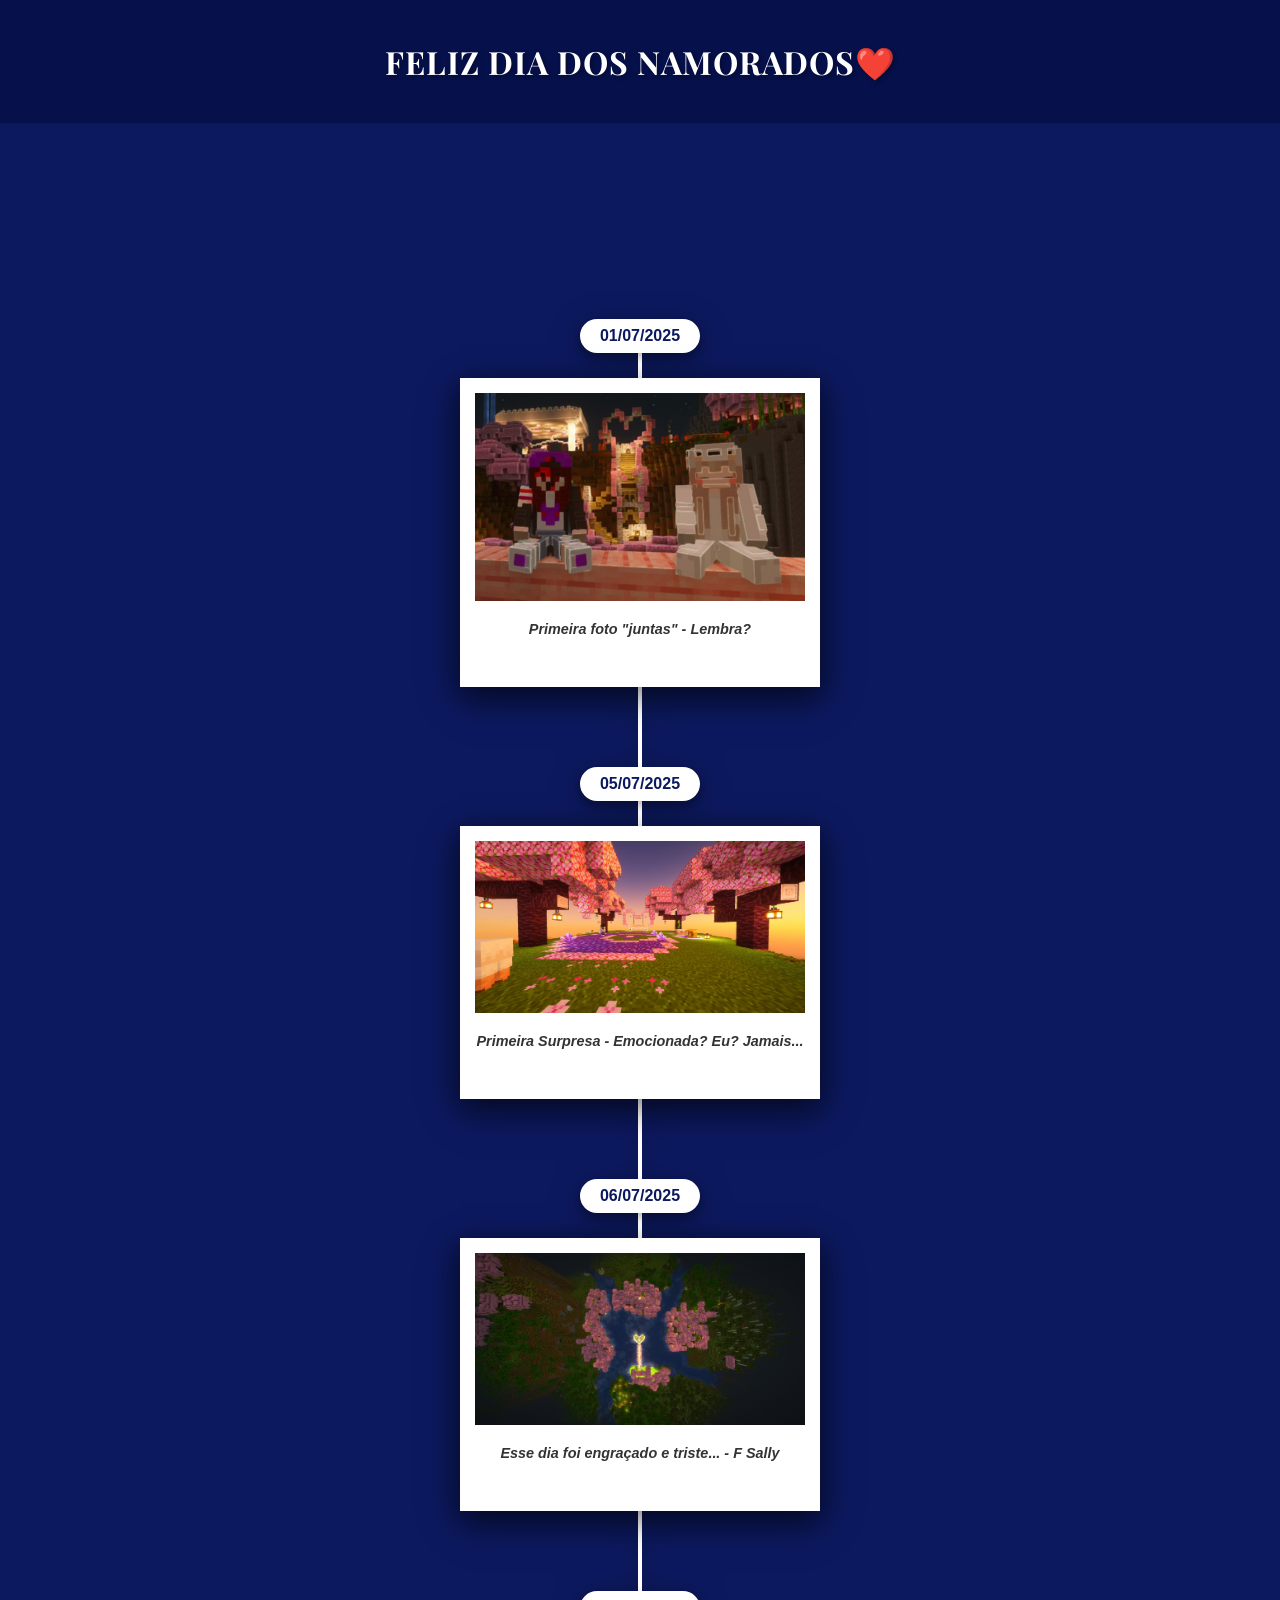
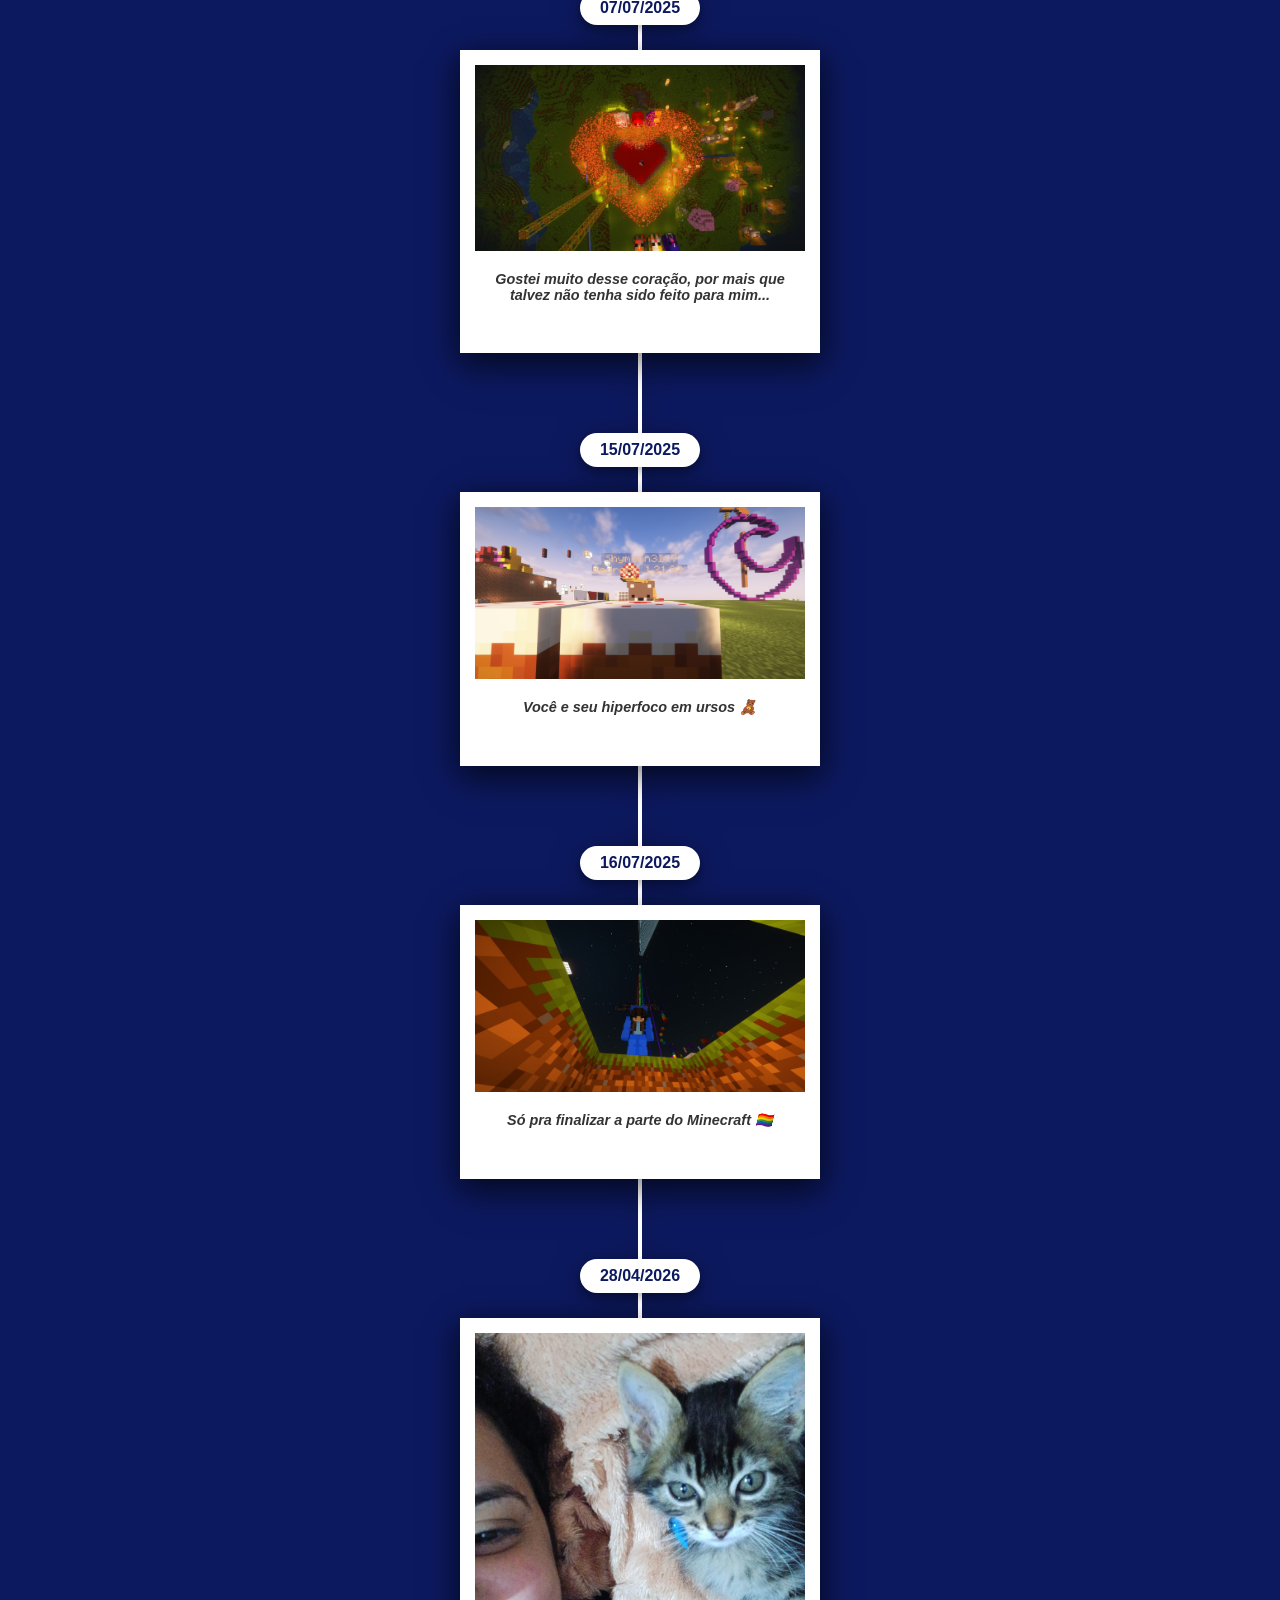
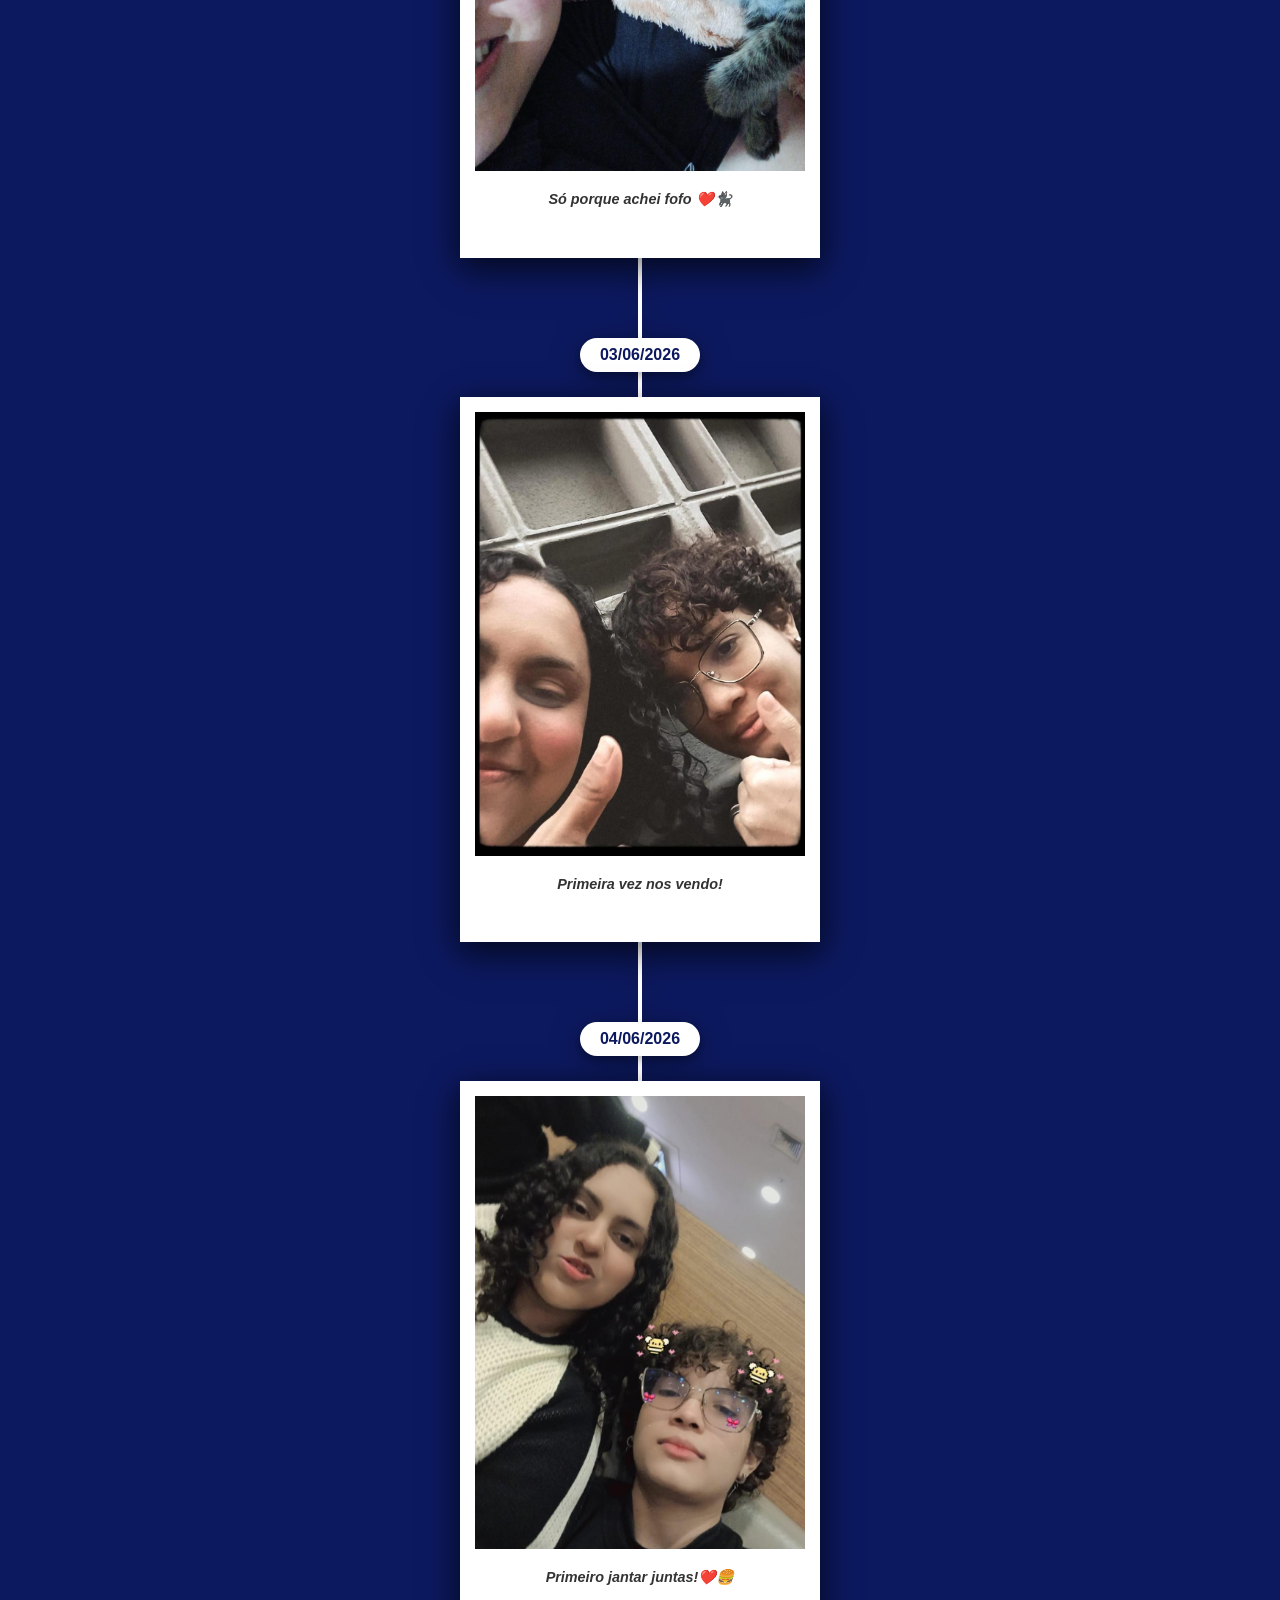
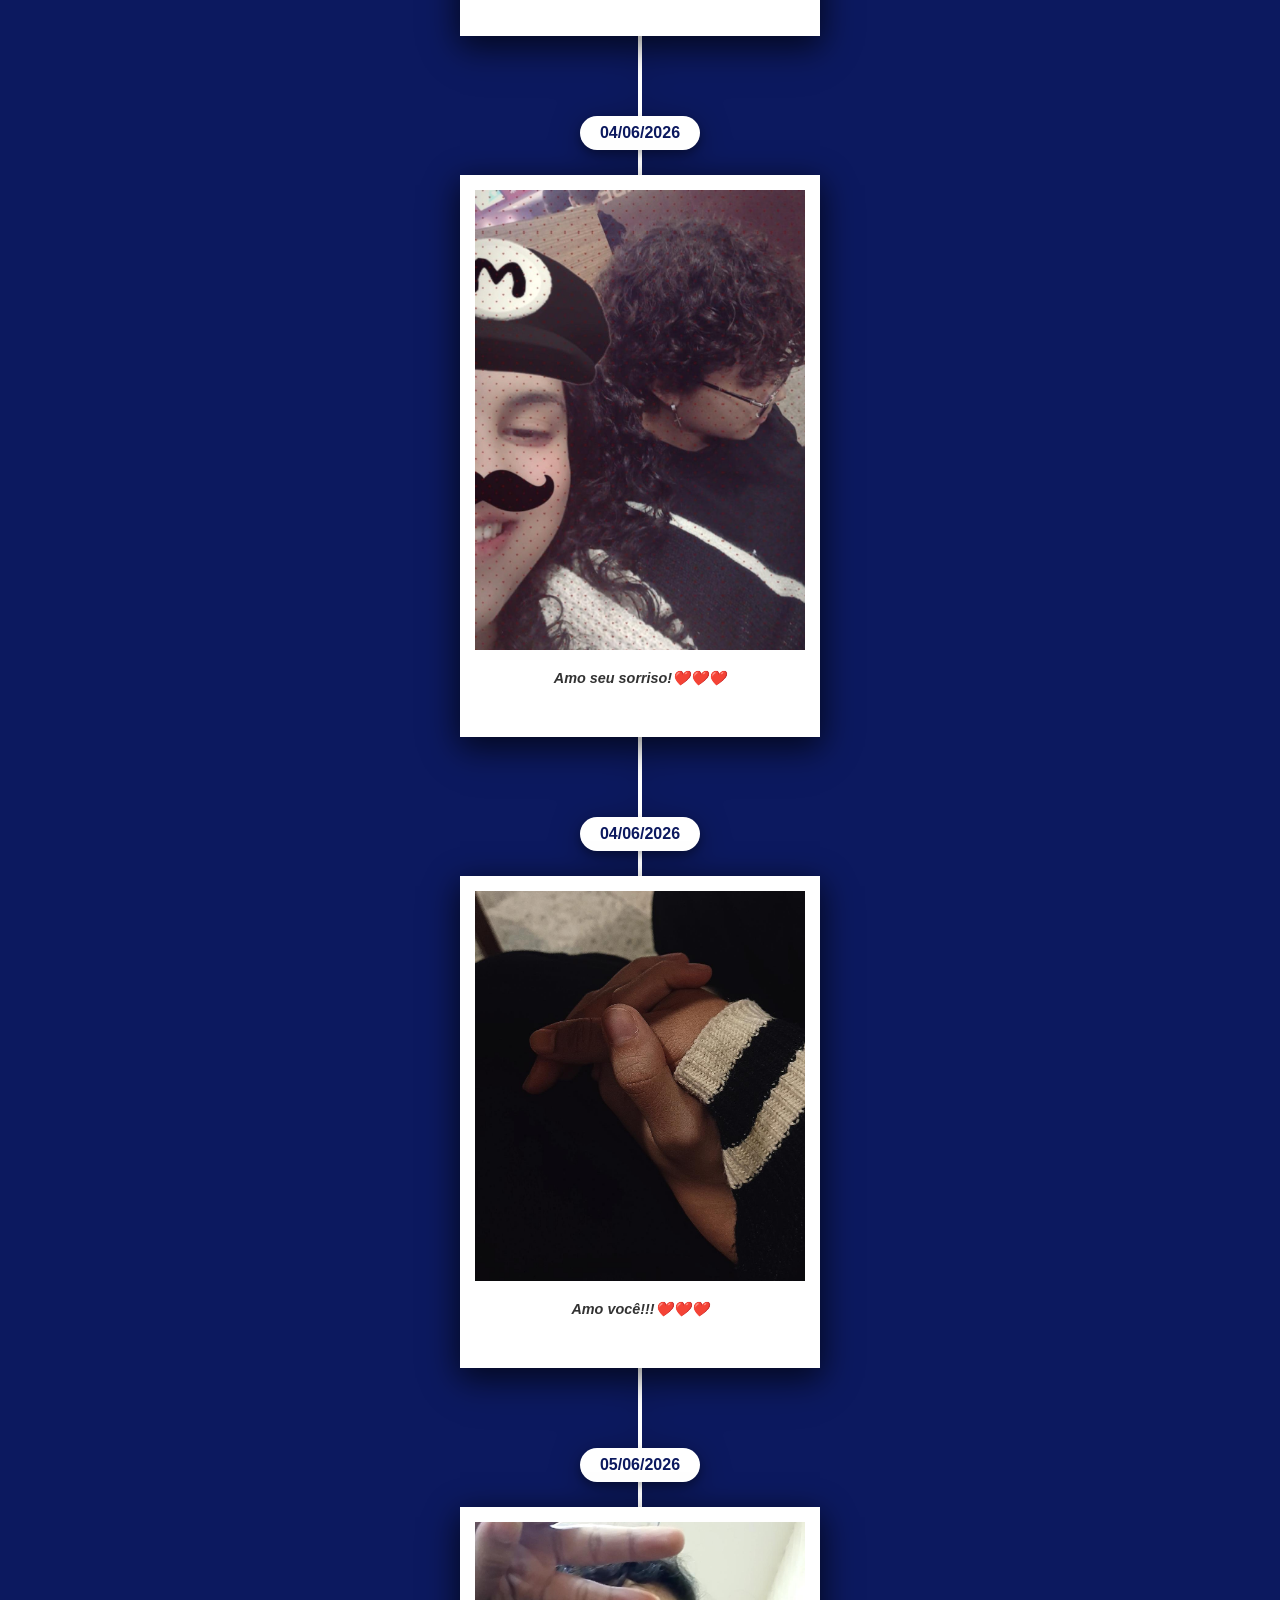
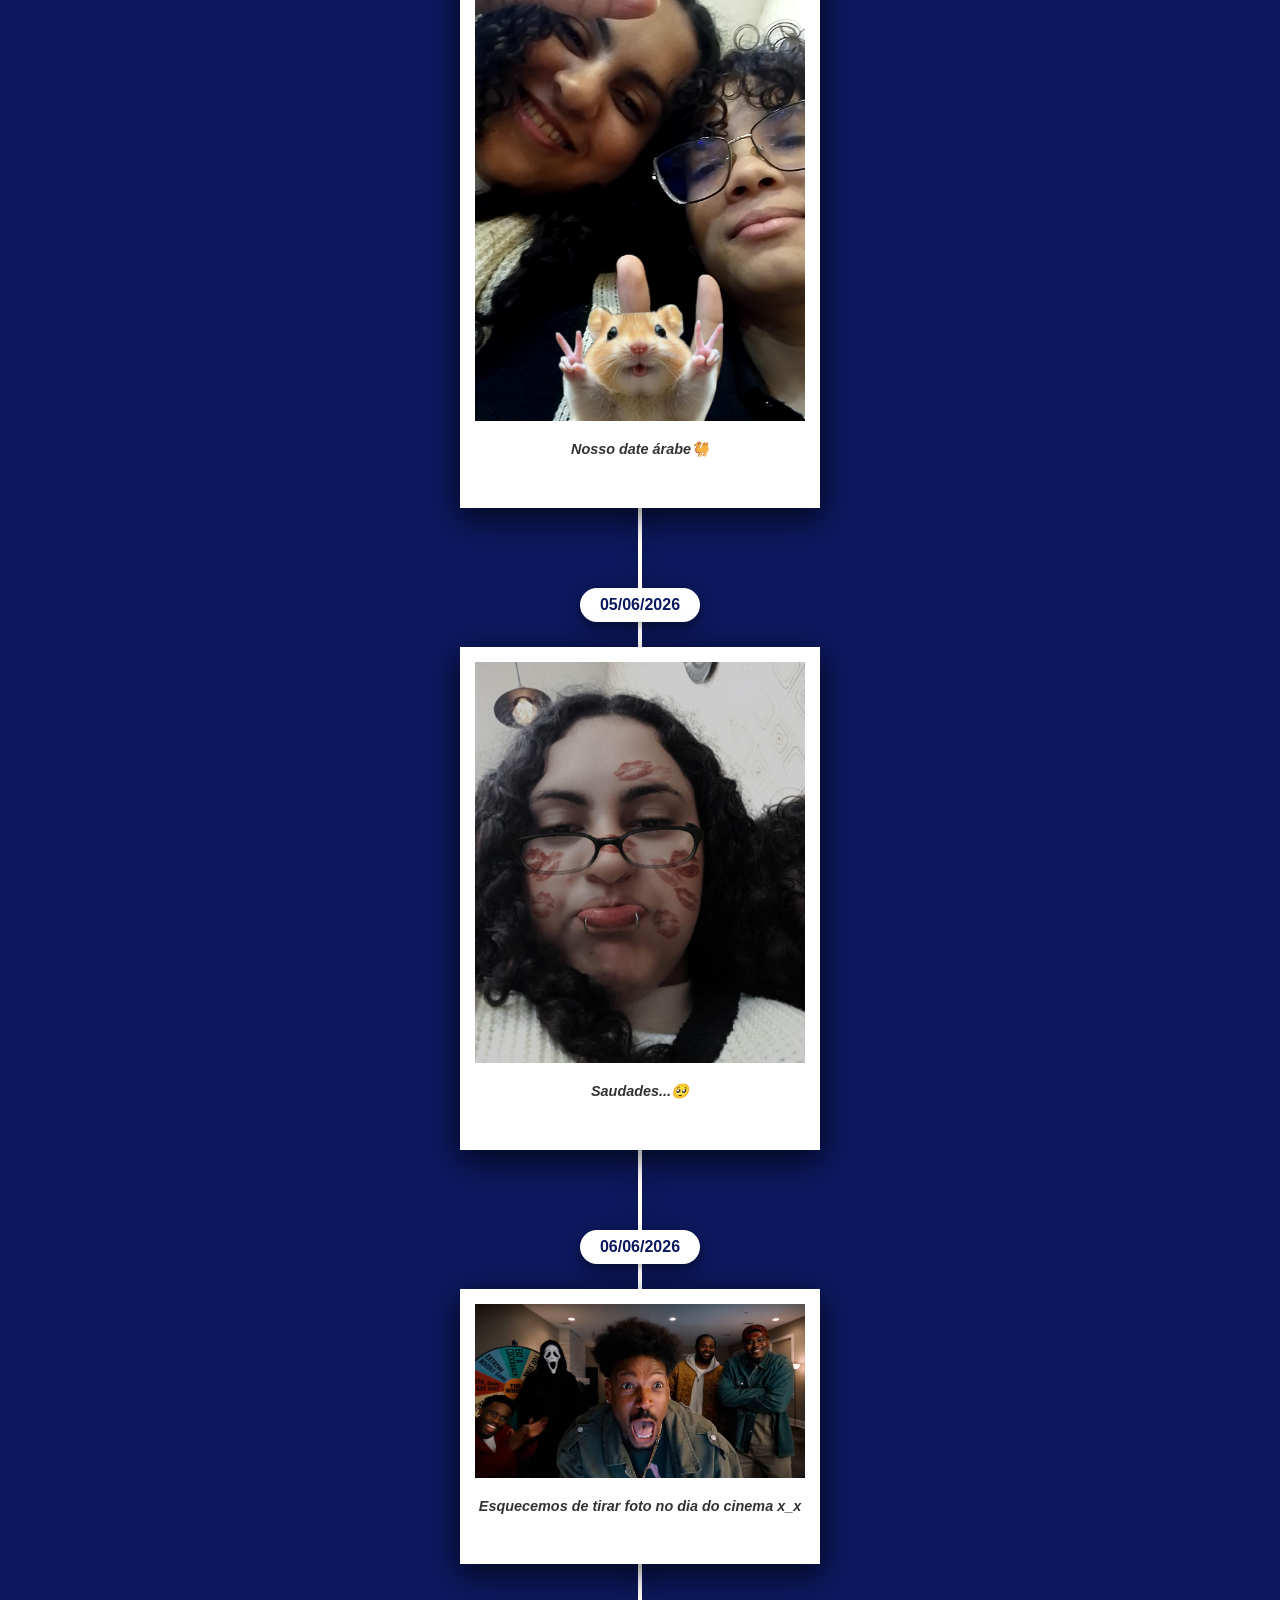
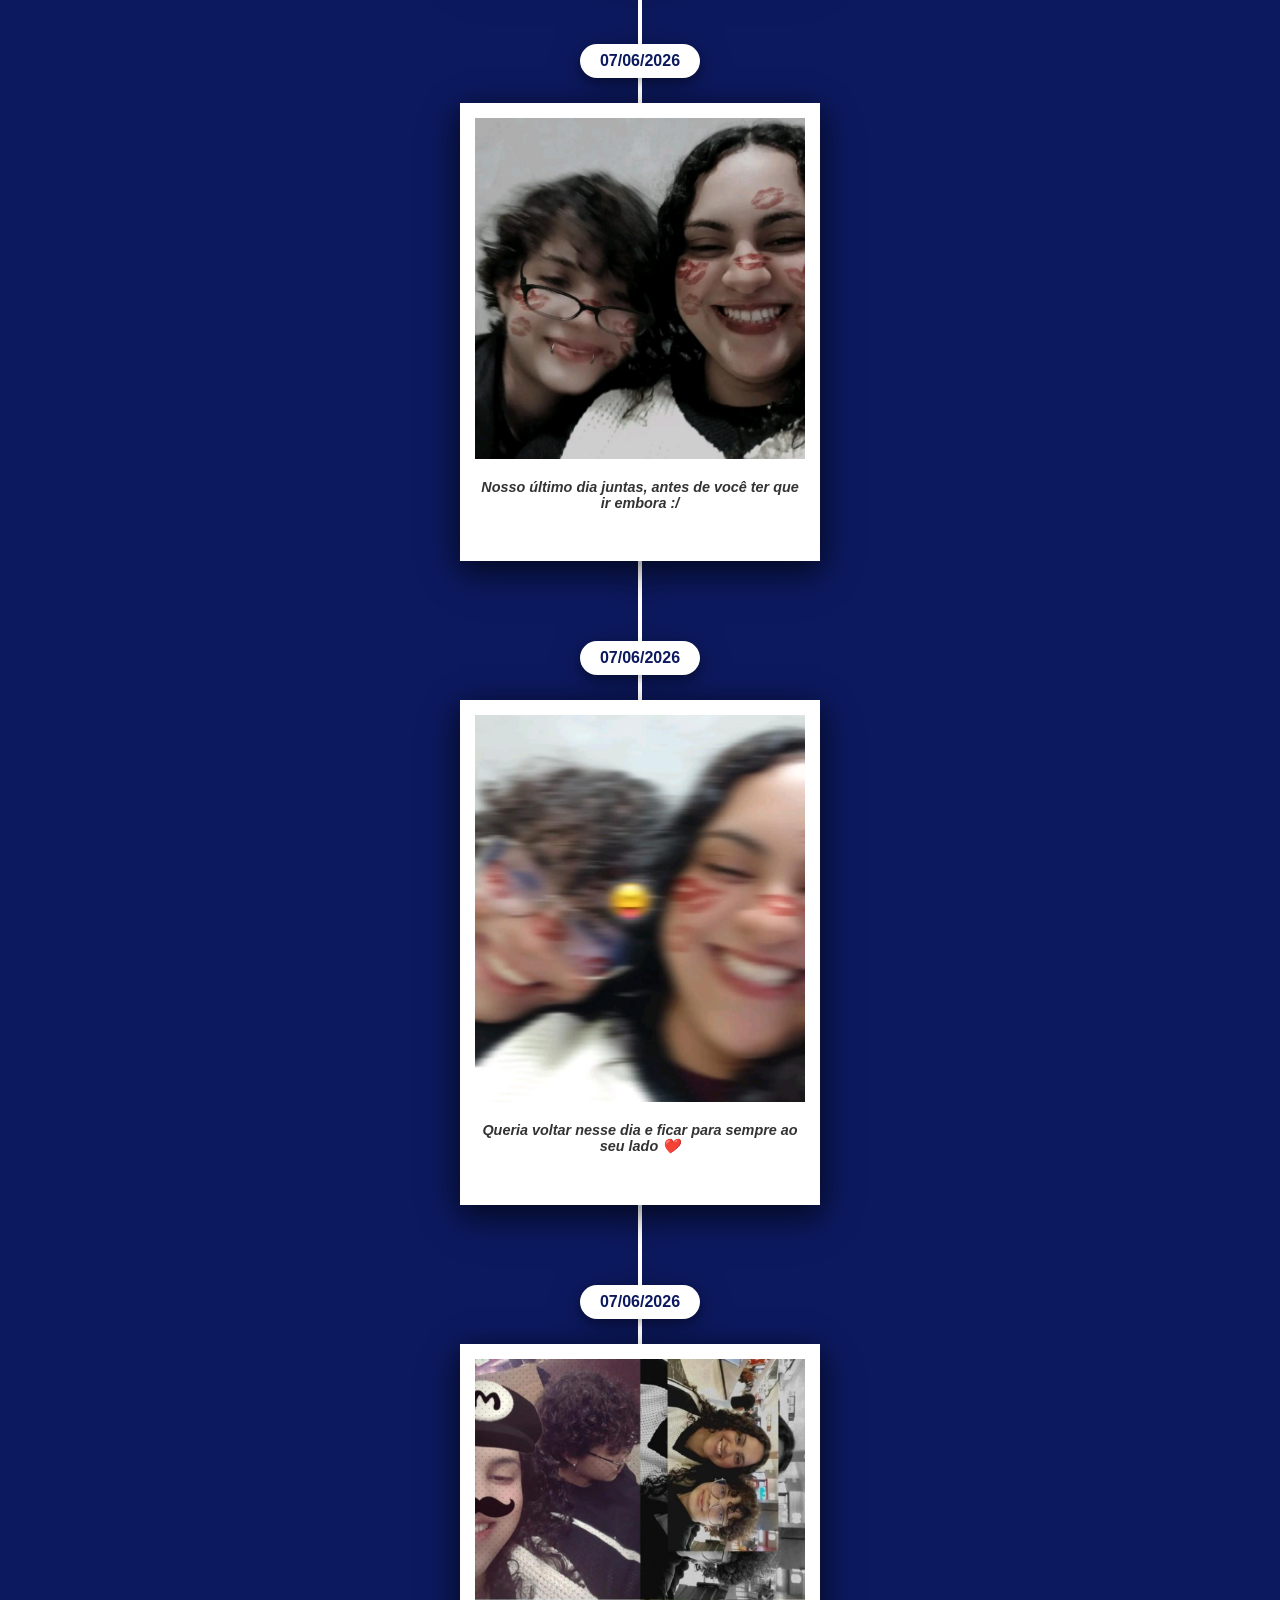
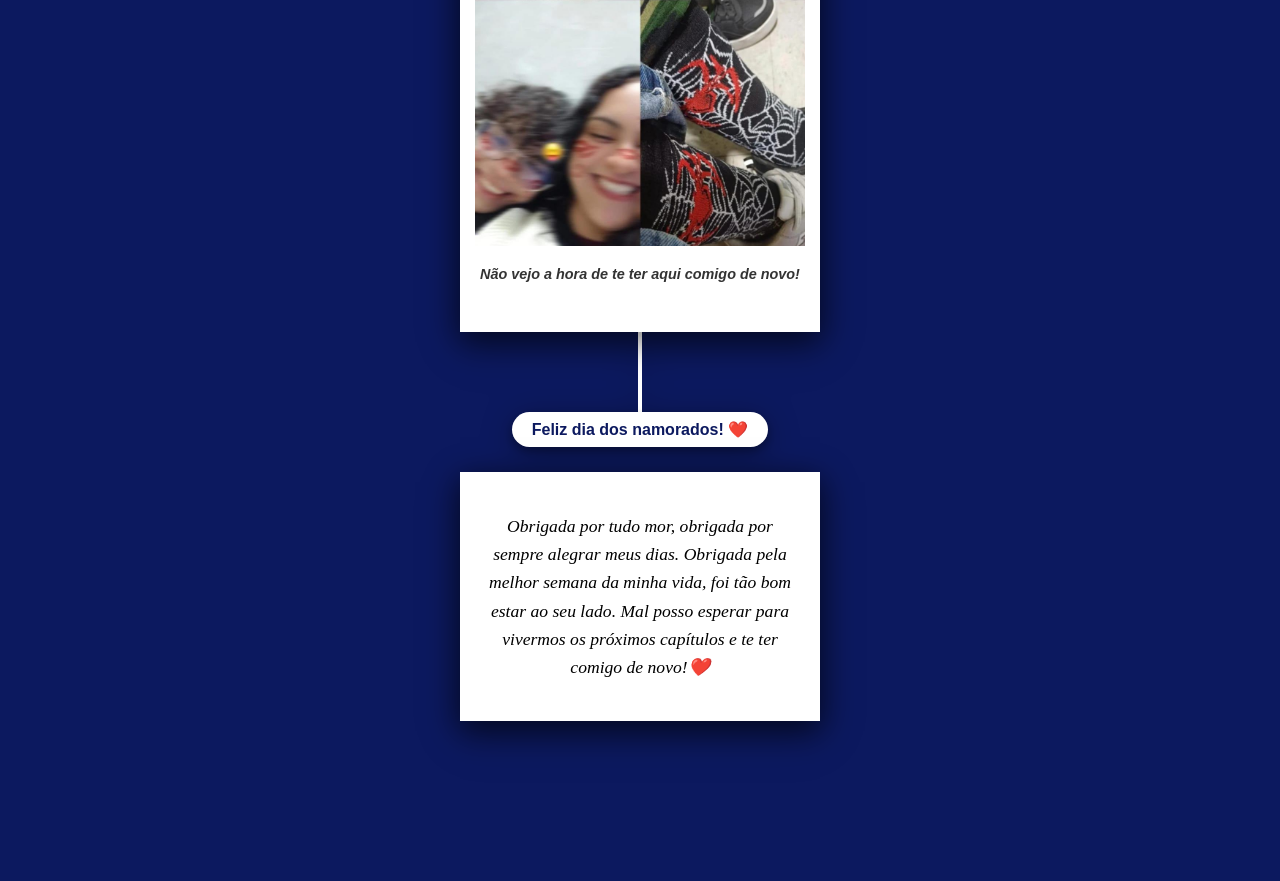
==== index.html @ 9f096c48 "ddns2" ====
<!DOCTYPE html>
<html lang="pt-br">
<head>
    <meta charset="UTF-8">
    <meta name="viewport" content="width=device-width, initial-scale=1.0">
    <link href="https://fonts.googleapis.com/css2?family=Playfair+Display:wght@700&display=swap" rel="stylesheet">
    
    <link rel="stylesheet" href="style.css">
    <title>TE AMO❤️</title>
</head>
<body>
    <header>
        <div class="titulo">
            <h1>FELIZ DIA DOS NAMORADOS❤️</h1>
        </div>
    </header>
    <main>

        <div class="spotify-container">
           <iframe data-testid="embed-iframe" style="border-radius:12px" src="https://open.spotify.com/embed/track/2jGD5AlhBi8V8YZMnwXHkX?utm_source=generator&si=9e864d65773f4117" width="100%" height="152" frameBorder="0" allowfullscreen="" allow="autoplay; clipboard-write; encrypted-media; fullscreen; picture-in-picture" loading="lazy"></iframe>

        <div class="timeline-item">
            <span class="data-timeline">01/07/2025</span>
            <figure class="polaroid">
                <img src="img/image1.png" alt="Primeira foto">
                <figcaption>Primeira foto "juntas" - Lembra?</figcaption>
            </figure>
        </div>

        <div class="timeline-item">
            <span class="data-timeline">05/07/2025</span>
            <figure class="polaroid">
                <img src="img/image2.png" alt="Segunda foto">
                <figcaption>Primeira Surpresa - Emocionada? Eu? Jamais...</figcaption>
            </figure>
        </div>

        <div class="timeline-item">
            <span class="data-timeline">06/07/2025</span>
            <figure class="polaroid">
                <img src="img/image3.png" alt="Terceira foto">
                <figcaption>Esse dia foi engraçado e triste... - F Sally</figcaption>
            </figure>
        </div>

        <div class="timeline-item">
            <span class="data-timeline">07/07/2025</span>
            <figure class="polaroid">
                <img src="img/image4.png" alt="Quarta foto">
                <figcaption>Gostei muito desse coração, por mais que talvez não tenha sido feito para mim...</figcaption>
            </figure>
        </div>

        <div class="timeline-item">
            <span class="data-timeline">15/07/2025</span>
            <figure class="polaroid">
                <img src="img/image5.png" alt="Quinta foto">
                <figcaption>Você e seu hiperfoco em ursos 🧸</figcaption>
            </figure>
        </div>

        <div class="timeline-item">
            <span class="data-timeline">16/07/2025</span>
            <figure class="polaroid">
                <img src="img/image6.png" alt="Sexta foto">
                <figcaption>Só pra finalizar a parte do Minecraft 🏳️‍🌈</figcaption>
            </figure>
        </div>

        <div class="timeline-item">
            <span class="data-timeline">28/04/2026</span>
            <figure class="polaroid">
                <img src="img/image7.png" alt="Sétima foto">
                <figcaption>Só porque achei fofo ❤️🐈‍⬛</figcaption>
            </figure>
        </div>

        <div class="timeline-item">
            <span class="data-timeline">03/06/2026</span>
            <figure class="polaroid">
                <img src="img/image8.png" alt="Oitava foto">
                <figcaption>Primeira vez nos vendo!</figcaption>
            </figure>
        </div>

        <div class="timeline-item">
            <span class="data-timeline">04/06/2026</span>
            <figure class="polaroid">
                <img src="img/image9.png" alt="nona foto">
                <figcaption>Primeiro jantar juntas!❤️🍔</figcaption>
            </figure>
        </div>

        <div class="timeline-item">
            <span class="data-timeline">04/06/2026</span>
            <figure class="polaroid">
                <img src="img/image10.png" alt="mais uma foto">
                <figcaption>Amo seu sorriso!❤️❤️❤️</figcaption>
            </figure>
        </div>

        <div class="timeline-item">
            <span class="data-timeline">04/06/2026</span>
            <figure class="polaroid">
                <img src="img/image11.png" alt="mais uma foto">
                <figcaption>Amo você!!!❤️❤️❤️</figcaption>
            </figure>
        </div>

        <div class="timeline-item">
            <span class="data-timeline">05/06/2026</span>
            <figure class="polaroid">
                <img src="img/image12.png" alt="mais uma foto">
                <figcaption>Nosso date árabe🐫</figcaption>
            </figure>
        </div>

        <div class="timeline-item">
            <span class="data-timeline">05/06/2026</span>
            <figure class="polaroid">
                <img src="img/image13.png" alt="mais uma foto">
                <figcaption>Saudades...🥺</figcaption>
            </figure>
        </div>

        <div class="timeline-item">
            <span class="data-timeline">06/06/2026</span>
            <figure class="polaroid">
                <img src="img/image0.png" alt="mais uma foto">
                <figcaption>Esquecemos de tirar foto no dia do cinema x_x</figcaption>
            </figure>
        </div>

        <div class="timeline-item">
            <span class="data-timeline">07/06/2026</span>
            <figure class="polaroid">
                <img src="img/image14.png" alt="mais uma foto">
                <figcaption>Nosso último dia juntas, antes de você ter que ir embora :/</figcaption>
            </figure>
        </div>

        <div class="timeline-item">
            <span class="data-timeline">07/06/2026</span>
            <figure class="polaroid">
                <img src="img/image15.png" alt="mais uma foto">
                <figcaption>Queria voltar nesse dia e ficar para sempre ao seu lado ❤️</figcaption>
            </figure>
        </div>

        <div class="timeline-item">
            <span class="data-timeline">07/06/2026</span>
            <figure class="polaroid">
                <img src="img/image16.png" alt="mais uma foto">
                <figcaption>Não vejo a hora de te ter aqui comigo de novo!</figcaption>
            </figure>
        </div>

        <div class="timeline-item">
            <span class="data-timeline">Feliz dia dos namorados! ❤️</span>
            <div class="message-card">
                <p>Obrigada por tudo mor, obrigada por sempre alegrar meus dias. 
                Obrigada pela melhor semana da minha vida, foi tão bom estar ao seu lado. 
                Mal posso esperar para vivermos os próximos capítulos e te ter comigo de novo!❤️</p>
            </div>
        </div>

    </main>
</body>
</html>
---- style.css ----
* {
    box-sizing: border-box;
    margin: 0;
    padding: 0;
}

.titulo{
    display: flex;
    justify-content: center;
    color: white;
    font-family: 'Playfair Display', serif;
    text-align: center;
    padding: 20px;
    text-shadow: 2px 2px 4px rgba(0, 0, 0, 0.3);
    letter-spacing: 1px;
}

main {
    position: relative;
    padding: 40px 0;
    display: flex;
    flex-direction: column;
    align-items: center;
}

/* Linhas da Timeline (conectando os itens) */
.timeline-item::before {
    content: '';
    position: absolute;
    top: 0;
    bottom: -80px; /* Estende a linha até o próximo item (mesmo valor do margin-bottom) */
    width: 4px;
    background-color: white;
    left: 50%;
    transform: translateX(-50%);
    z-index: -1;
}

.timeline-item:first-child::before {
    top: -40px; /* Faz a linha do primeiro item subir até o topo do padding do main */
}

.timeline-item:last-child::before {
    display: none; /* Remove a linha que sairia debaixo do cartão de mensagem */
}

/* Estilo Polaroid */
figure.polaroid {
    background-color: white;
    padding: 15px 15px 50px 15px; /* Espaço maior embaixo para a legenda */
    box-shadow: 0 10px 30px rgba(0, 0, 0, 0.5);
    width: 90%;
    max-width: 400px;
    margin: 0;
    position: relative;
}

img{
    display: block;
    width: 100%;
    height: auto;
    border-radius: 0; /* Polaroids reais têm a foto quadrada/reta */
}

header{
    background-color: rgb(6, 16, 74);
    padding: 20px 0;
}

body{
    background-color: rgb(12, 25, 95);
    font-family: Arial, sans-serif;
}

figcaption {
    color: #333; /* Texto escuro para destacar no fundo branco da Polaroid */
    text-align: center;
    margin-top: 20px;
    font-style: italic;
    font-weight: bold;
    font-size: 0.9rem;
}

/* Itens da Timeline */
.timeline-item {
    position: relative;
    display: flex;
    flex-direction: column;
    align-items: center;
    margin-bottom: 80px;
    width: 100%;
    z-index: 1;
}

.data-timeline {
    background-color: white;
    color: rgb(12, 25, 95);
    padding: 8px 20px;
    border-radius: 20px;
    font-weight: bold;
    margin-bottom: 25px;
    box-shadow: 0 4px 10px rgba(0,0,0,0.3);
}

.message-card {
    background-color: white;
    padding: 40px 25px;
    box-shadow: 0 10px 30px rgba(0, 0, 0, 0.5);
    width: 90%;
    max-width: 400px;
    text-align: center;
}

.message-card p {
    color: #000000;
    font-family: 'Architects Daughter';
    font-size: 1.1rem;
    line-height: 1.6;
    font-style: italic;
}

.spotify-container {
    width: 90%;
    max-width: 400px;
    margin-bottom: 40px;
    z-index: 2;
    filter: drop-shadow(0 5px 15px rgba(0,0,0,0.3));
}
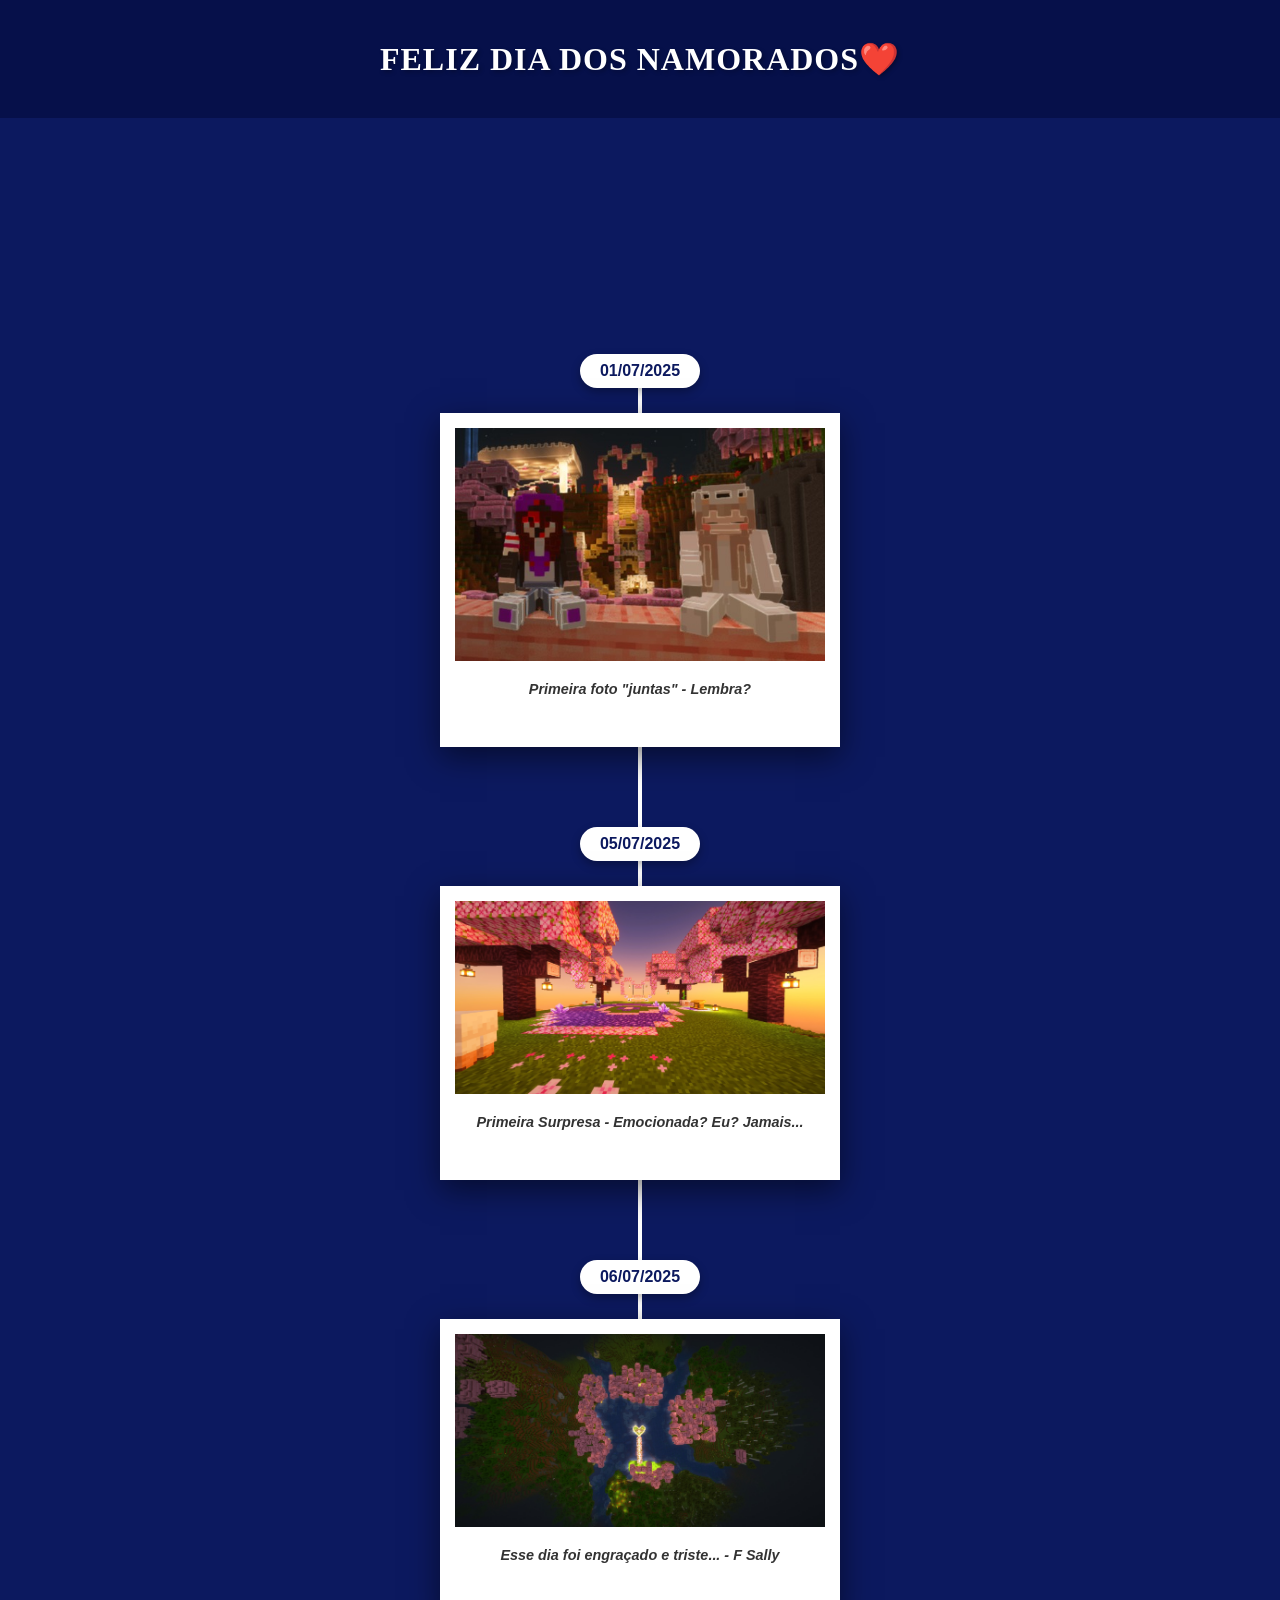
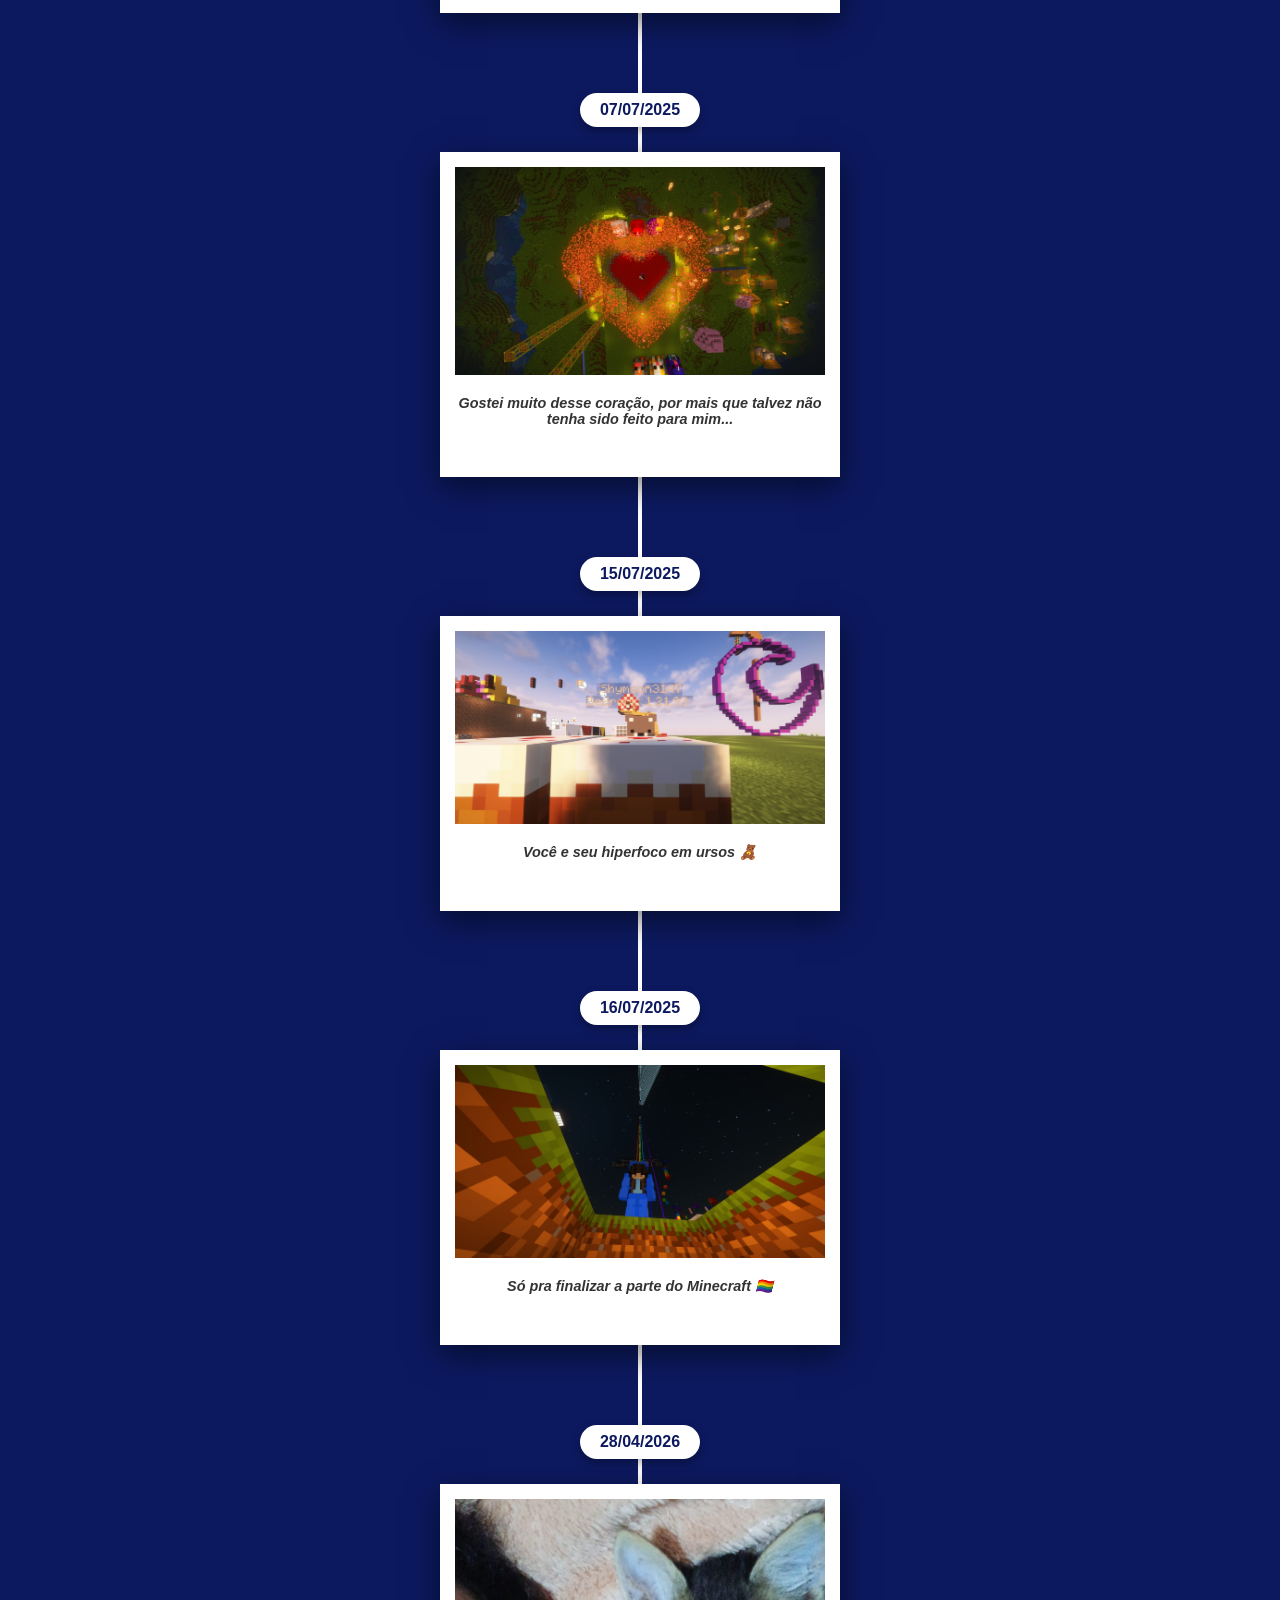
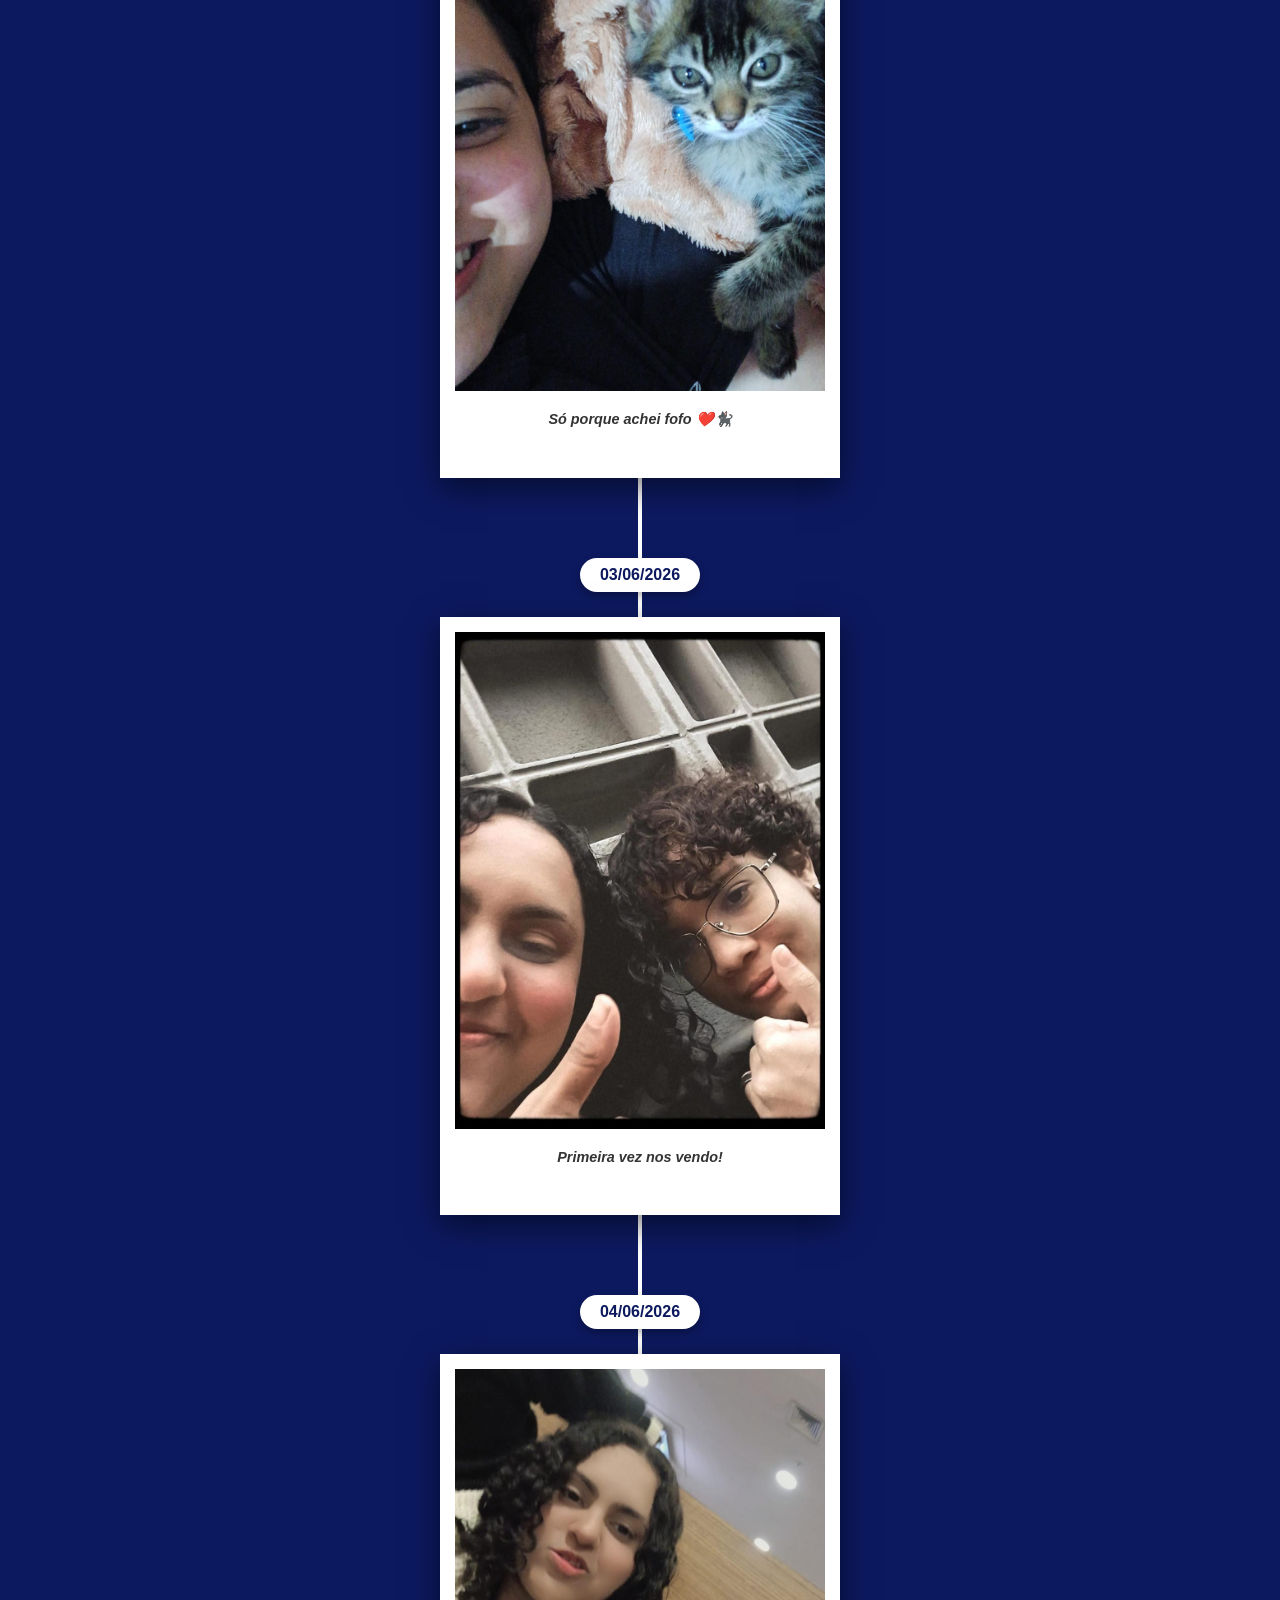
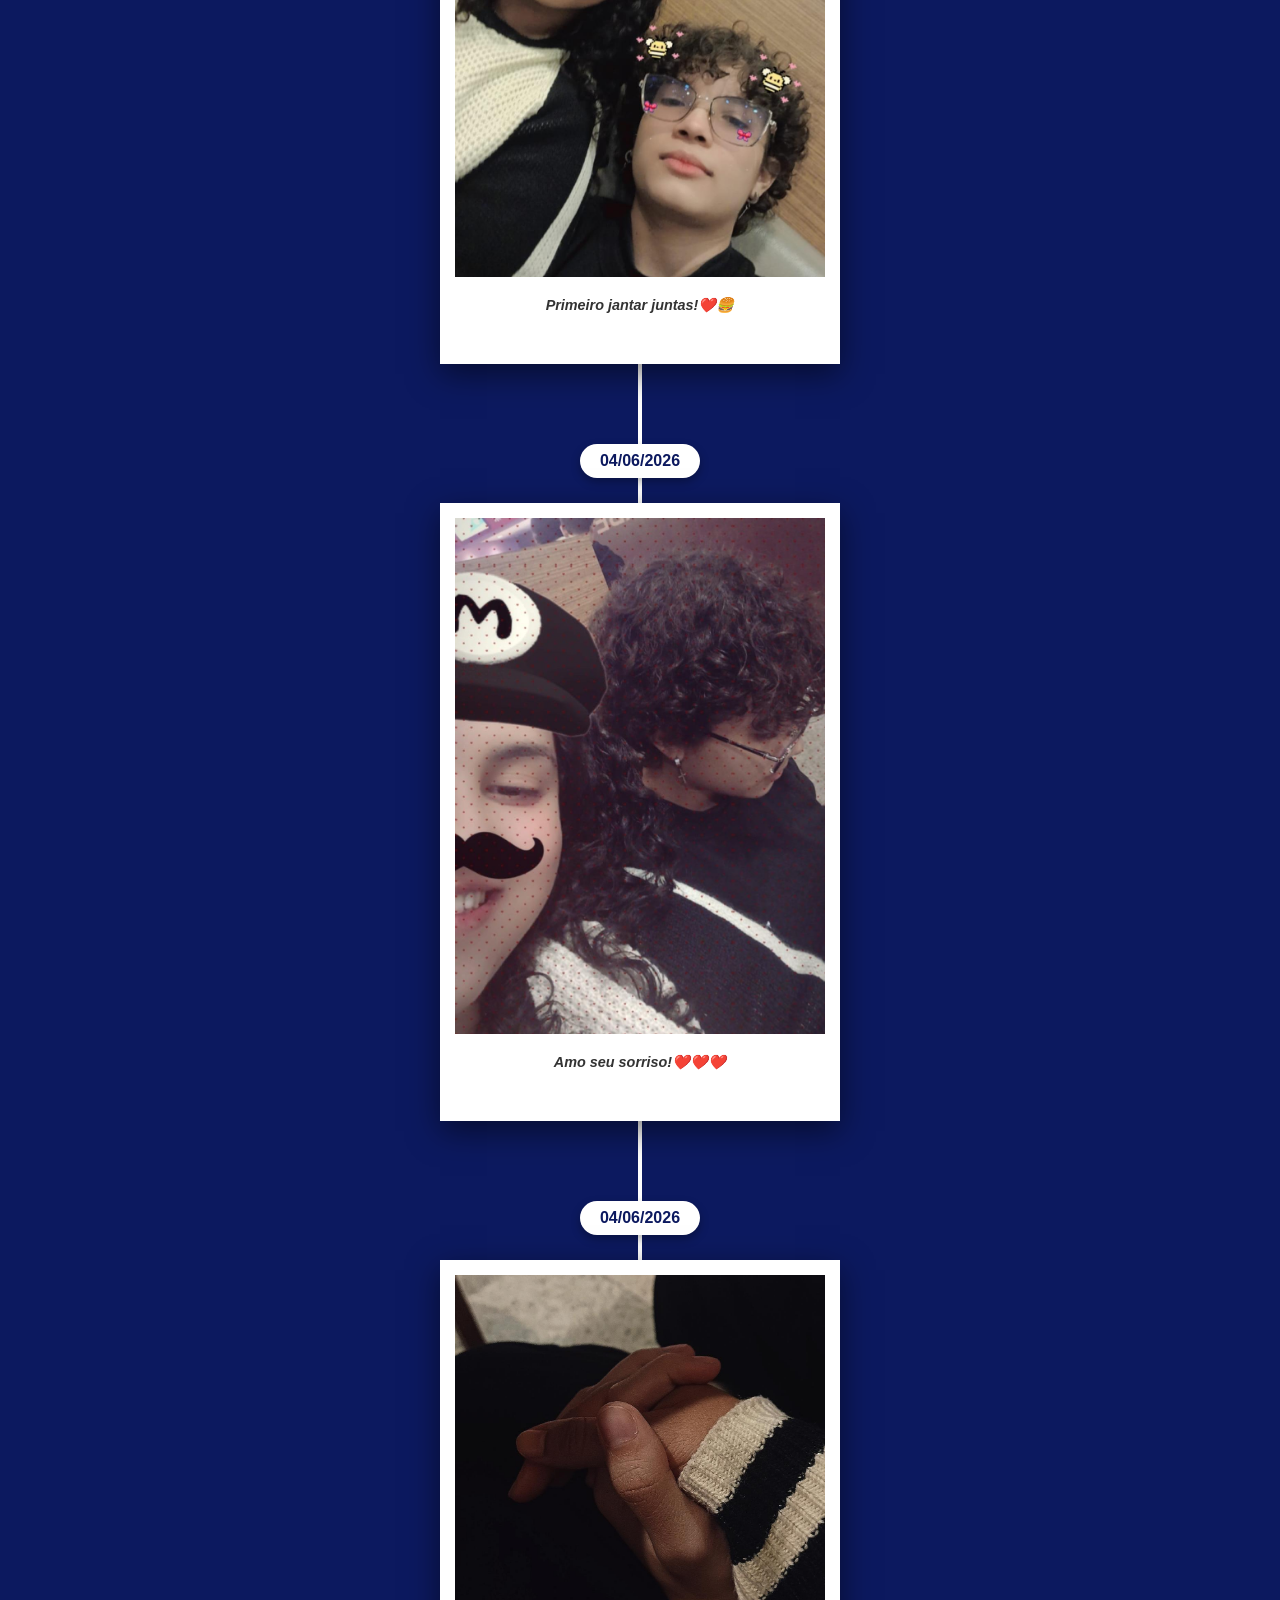
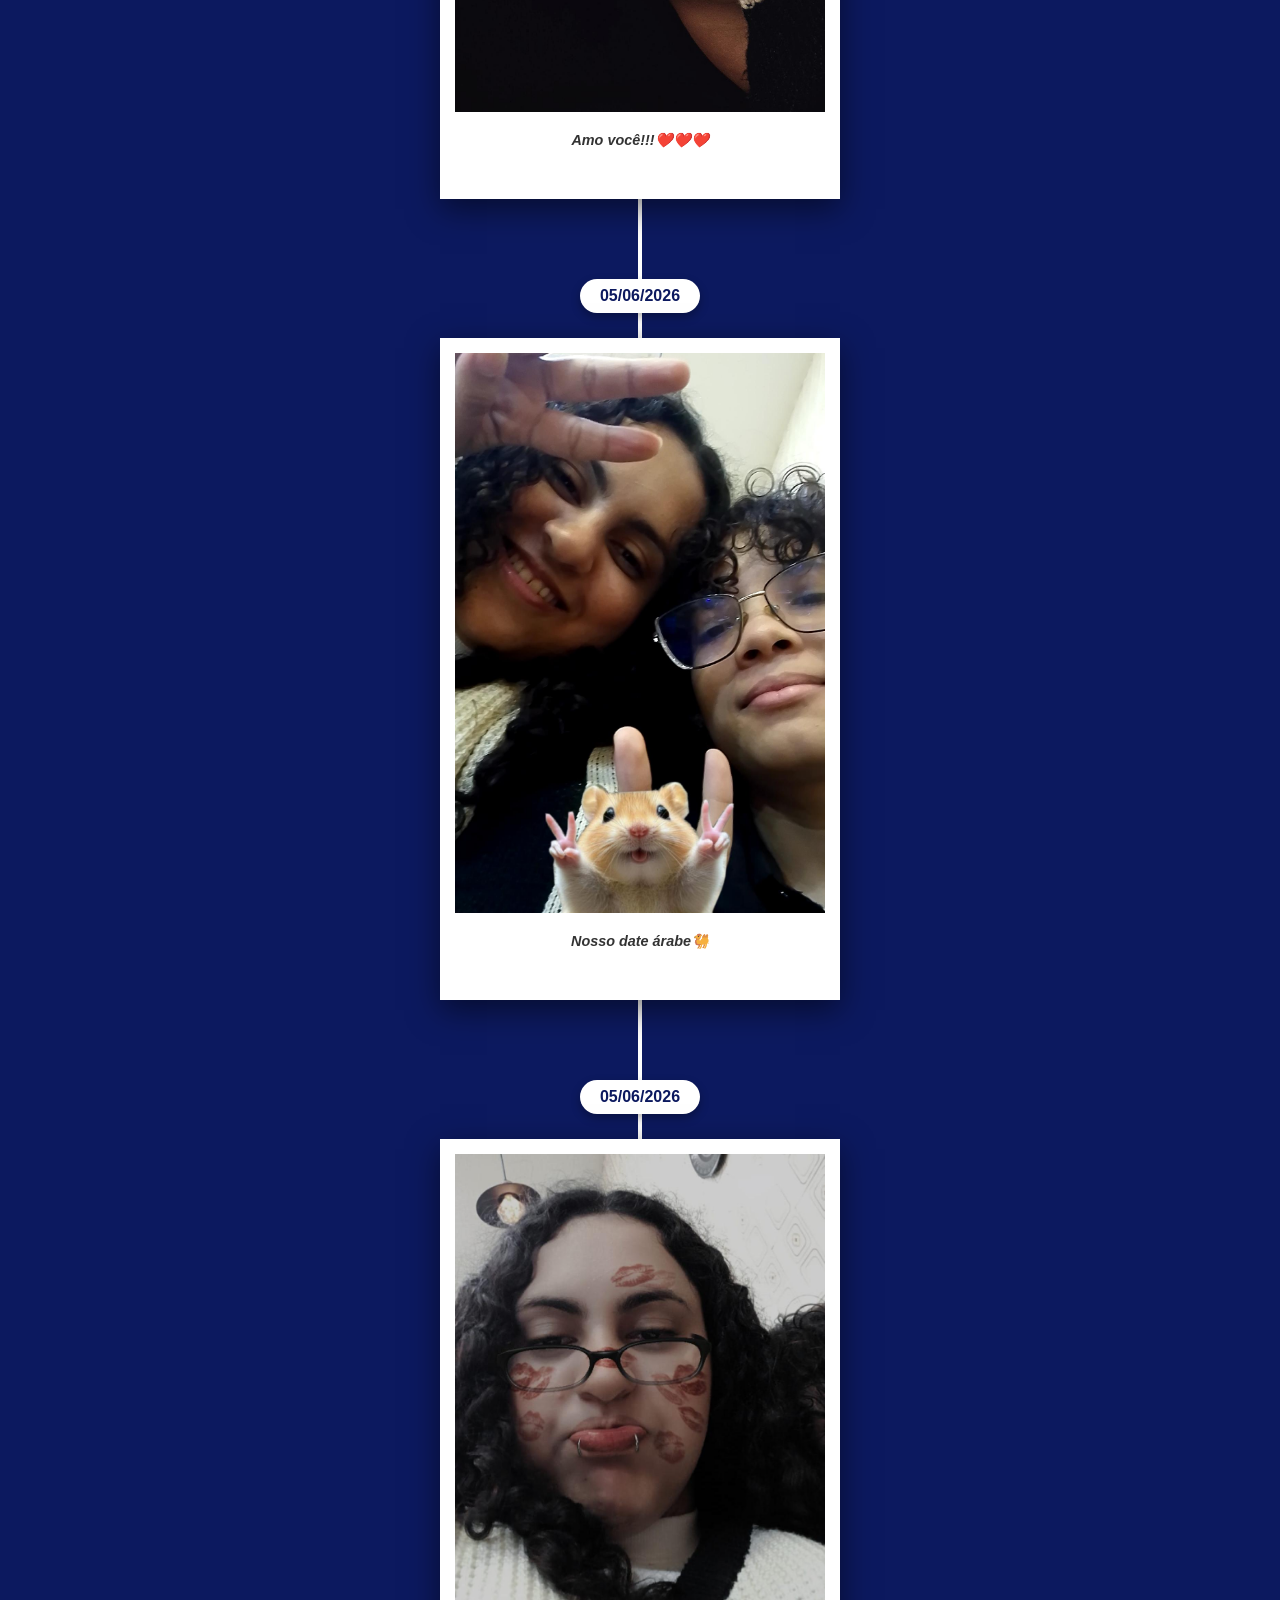
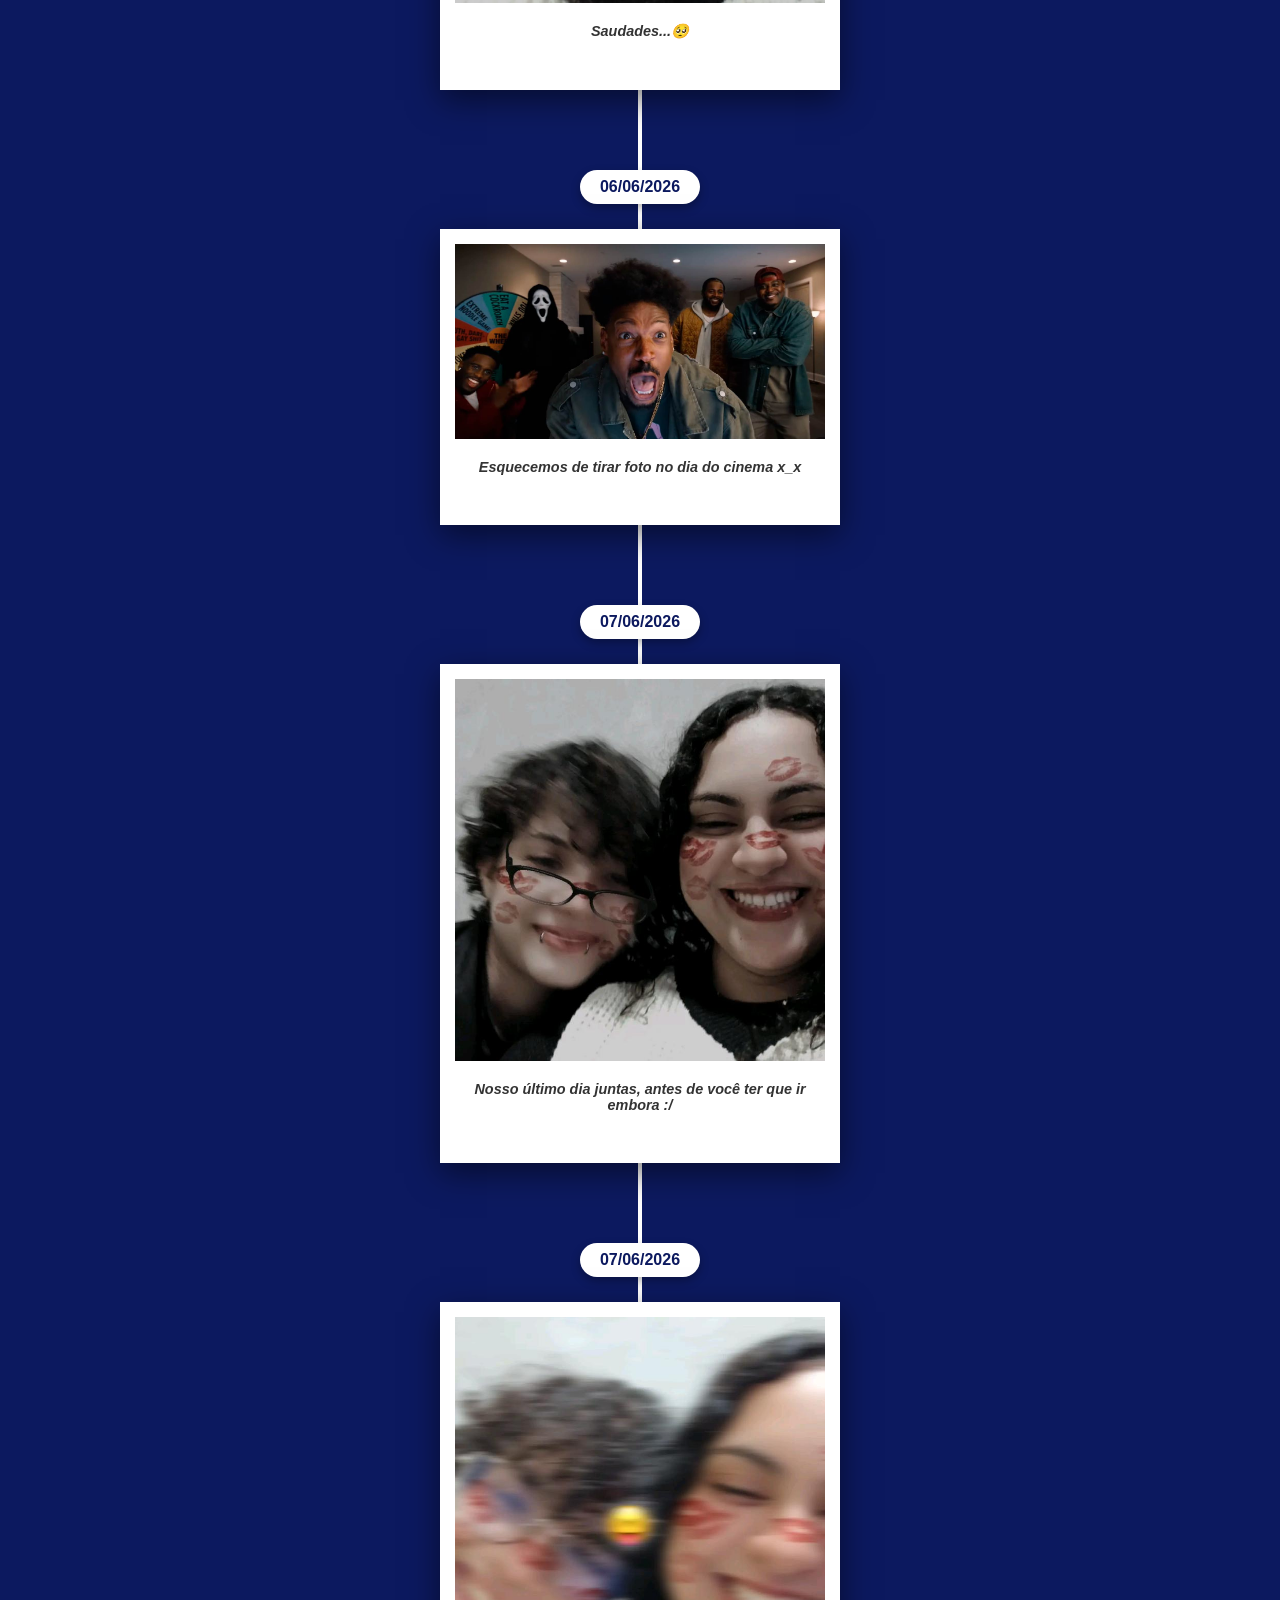
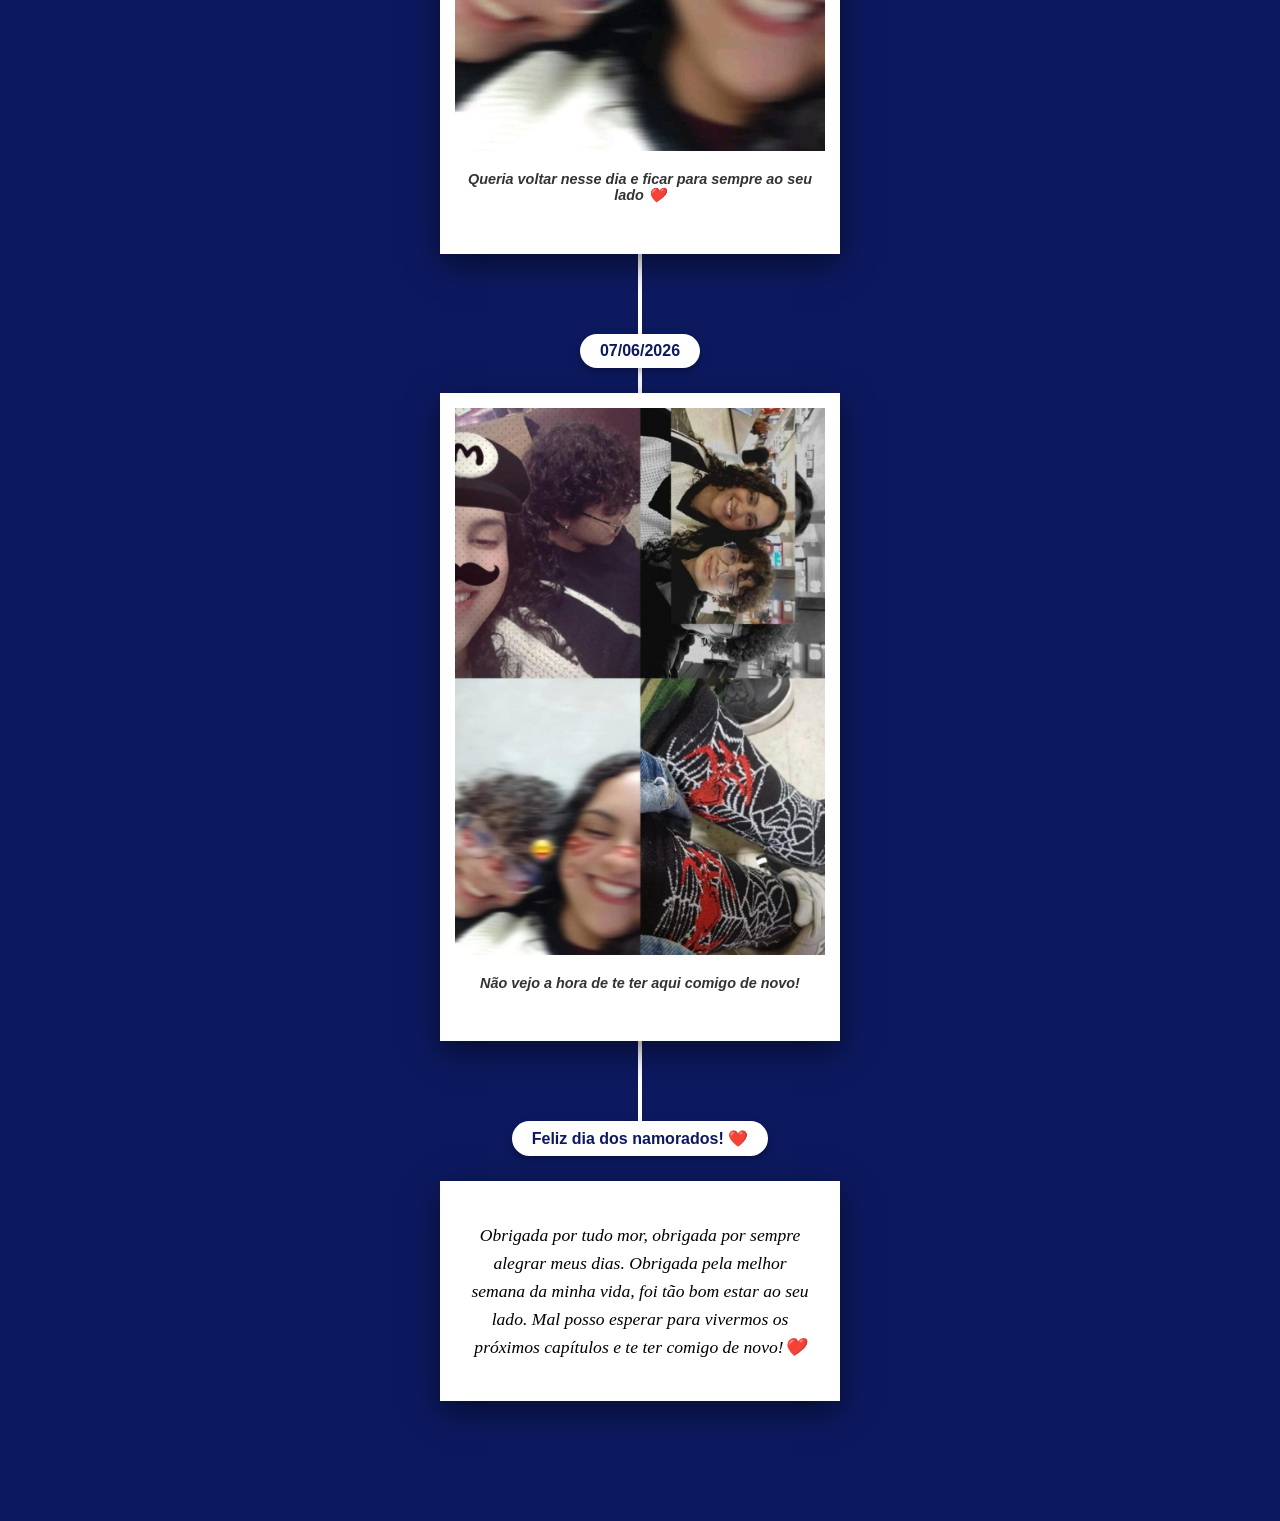
==== commit 7b145995: "Fix: fechamento de div, fontes e responsividade" ====
--- a/index.html
+++ b/index.html
@@ -3,8 +3,6 @@
 <head>
     <meta charset="UTF-8">
     <meta name="viewport" content="width=device-width, initial-scale=1.0">
-    <link href="https://fonts.googleapis.com/css2?family=Playfair+Display:wght@700&display=swap" rel="stylesheet">
-    
     <link rel="stylesheet" href="style.css">
     <title>TE AMO❤️</title>
 </head>
@@ -18,6 +16,7 @@
 
         <div class="spotify-container">
            <iframe data-testid="embed-iframe" style="border-radius:12px" src="https://open.spotify.com/embed/track/2jGD5AlhBi8V8YZMnwXHkX?utm_source=generator&si=9e864d65773f4117" width="100%" height="152" frameBorder="0" allowfullscreen="" allow="autoplay; clipboard-write; encrypted-media; fullscreen; picture-in-picture" loading="lazy"></iframe>
+        </div>
 
         <div class="timeline-item">
             <span class="data-timeline">01/07/2025</span>
--- a/style.css
+++ b/style.css
@@ -117,6 +117,7 @@
     font-size: 1.1rem;
     line-height: 1.6;
     font-style: italic;
+    overflow-wrap: break-word; /* Evita que mensagens longas quebrem o layout no celular */
 }
 
 .spotify-container {
